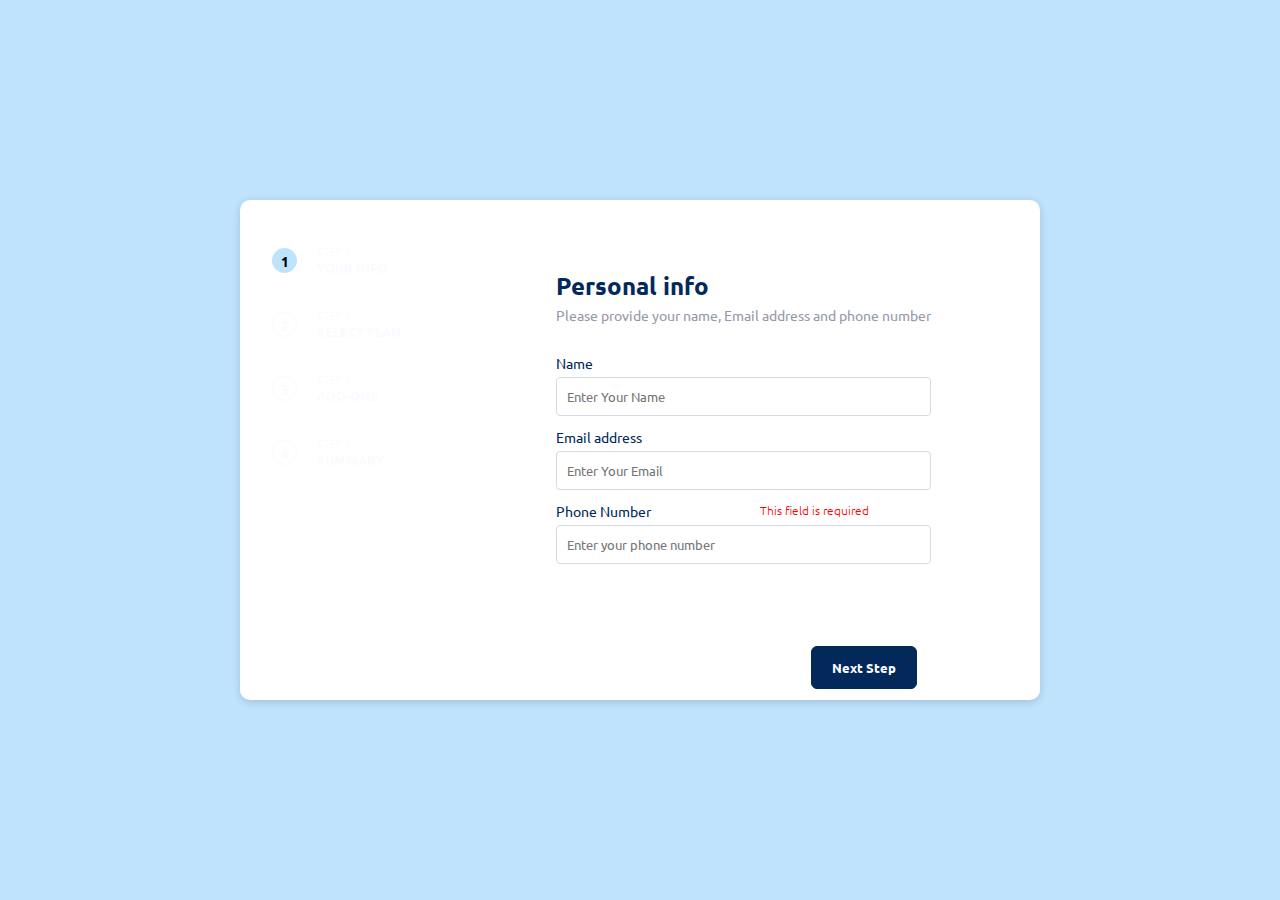
==== index.html @ 6f011fb4 "Add files via upload" ====
<!DOCTYPE html>
<html lang="en">
<head>
  <meta charset="UTF-8">
  <meta name="viewport" content="width=device-width, initial-scale=1.0"> <!-- displays site properly based on user's device -->

  <link rel="icon" type="image/png" sizes="32x32" href="./assets/images/favicon-32x32.png">
  <link rel="preconnect" href="https://fonts.googleapis.com">
<link rel="preconnect" href="https://fonts.gstatic.com" crossorigin>
<link href="https://fonts.googleapis.com/css2?family=Ubuntu:wght@400;500;700&display=swap" rel="stylesheet">
<link rel="stylesheet" href="style.css">
  <title>Opening Form general info</title>
  

  
 
</head>
<body>

  <!-- Sidebar start -->

  <div class="container">
    <div class="box">

      <div class="left-box">

        <div class="info">
          <div class="number active"><h3>1</h3></div>
          <div class="more-info">
            <div class="more-left">
              <span>STEP 1</span>
            <p>YOUR INFO</p>
            </div>
          </div>
        </div>

        <div class="info">
          <div class="number not-active"><h3>2</h3></div>
          <div class="more-info">
            <div class="more-left">
              <span>STEP 2</span>
            <p>SELECT PLAN</p>
            </div>
          </div>
        </div>

        

        <div class="info">
          <div class="number not-active"><h3>3</h3></div>
          <div class="more-info">
            <div class="more-left">
              <span>STEP 3</span>
            <p>ADD-ONS</p>
            </div>
          </div>
        </div>

        <div class="info">
          <div class="number not-active"><h3>4</h3></div>
          <div class="more-info">
            <div class="more-left">
              <span>STEP 4</span>
            <p>SUMMARY</p>
            </div>
          </div>
        </div>
        
      </div>
      

      
      <div class="right-box">
        <div class="intro">
          <h1>Personal info</h1>
        <p>Please provide your name, Email address and phone number</p>
        </div>

        <div class="form-side">
          <form action="">
            <p>Name</p>
            <input type="text" placeholder="Enter Your Name" id="name-input" autocomplete="off">

            <p>Email address</p>
            <input type="Email" placeholder="Enter Your Email" id="email-input">

            <div class="phone">
              <p>Phone Number</p>
              <span> This field is required</span>
            </div>
            <input type="tel" placeholder="Enter your phone number" name="phone_number">
            
           





          </form>

          



          <button class="hero-btn" type="submit">Next Step</button>
          


        </div>
        
      </div>



    </div>

    





    
  </div>

  
  <!-- Sidebar end -->

  <!-- Step 1 start -->

  
  <!-- Step 1 end -->

  <!-- Step 2 start -->


  <!-- Step 2 end -->

  <!-- Step 3 start -->

  

  <!-- Step 3 end -->

  <!-- Step 4 start -->

  

  <!-- Dynamically add subscription and add-on selections here -->

  

  <!-- Step 4 end -->

  <!-- Step 5 start -->

 
  <!-- Step 5 end -->
  
  <!-- <div class="attribution">
    Challenge by <a href="https://www.frontendmentor.io?ref=challenge" target="_blank">Frontend Mentor</a>. 
    Coded by <a href="#">Your Name Here</a>. -->
    <script src="script.js"></script>
  
</body>
</html>
---- style.css ----
*{
    margin: 0;
    padding: 0;
    box-sizing: border-box;
    font-family: 'Ubuntu', sans-serif;
}

:root{
    --Marine-blue: hsl(213, 96%, 18%);
--Purplish-blue: hsl(243, 100%, 62%);
 --Pastel-blue: hsla(228, 100%, 84%, 10%);
--Light-blue: hsl(206, 94%, 87%);
--Strawberry-red: hsl(354, 84%, 57%);
--Cool-gray: hsl(231, 11%, 63%);
--Light-gray: hsl(229, 24%, 87%);
--Magnolia: hsl(217, 100%, 97%);
--Alabaster: hsl(231, 100%, 99%);
--White: hsl(0, 0%, 100%);
}

.container{
    width: 100%;
    height: 100vh;
    display: flex;
    justify-content: center;
    align-items: center;
    background: var(--Light-blue);
    box-sizing: border-box;
  

}
.box {
    max-width: 800px; /* set a maximum width for the box element */
    max-height: 500px; /* set a maximum height for the box element */
    width: 100%; /* set the width of the box element to 100% of its container */
    height: 100%; /* set the height of the box element to 100% of its container */
    display: flex;
    background: var(--White);
    border-radius: 10px;
    box-shadow: 0 2px 8px rgba(0, 0, 0, 0.15); /* adds a light box shadow */
    box-sizing: border-box;
  }

.left-box{
  flex-basis: 30%;
 background-image: url(/assets/images/bg-sidebar-desktop.svg);
  background-position: center;
  background-size: cover;
  
  border-radius: 8px;
 padding: 4px 14px;
 margin: 8px ;
 flex-direction: column;
 
}

.info{
   
    display: flex;
    align-items: center;
    justify-content: flex-start;
    margin-bottom: 12px;
    margin-top: 15px;
}

.active{
    background: var(--Light-blue);
    width: 25px;
    height: 25px;
    border-radius: 50%;
    text-align: center;
    display: flex;
    align-items: center;
    justify-content: center;
    font-size: 12px;
    font-weight: bold;
    margin-left: 10px;
    margin-top: 18px;
    
}

.not-active{
    background: transparent;
    border: 1.5px solid var(--Alabaster);
    color: var(--Alabaster);
    width: 25px;
    height: 25px;
    border-radius: 50%;
    text-align: center;
    display: flex;
    align-items: center;
    justify-content: center;
    font-size: 12px;
    font-weight: bold;
    margin-left: 10px;
    margin-top: 18px;


   
}

.more-left span{
    font-weight: lighter;
    color: var(--Alabaster);
    font-size: 11px;
    opacity: 78%;
    
}

.more-left p{
    font-weight: 600;
    color: var(--Alabaster);
    font-size: 13px;
}

.right-box{
    margin: 70px 60px;
}
.intro h1{
     color: var(--Marine-blue);
     font-weight:  bold ;
     font-size: 24px;
}

.intro p{
    color: var(--Cool-gray);
    font-size: 14px;
    margin-top: 4px;
}

.form-side{
    margin-top: 30px;
}

.form-side p{
    font-weight: 450px;
    color: var(--Marine-blue);
    font-size: 14px;
    margin-bottom: 5px;
}

.form-side input{
    width: 100%;
    padding: 10px;
    margin-bottom: 12px;
    border: 1px solid var(--Light-gray);
    border-radius: 4px;
   
}
.form-side input:focus{
    border-color: var(--Marine-blue);
    outline: none;
    
}

.phone{
    display: flex;

}

.phone span{
    text-align: right;
    transform: translateX(100%);
    color: red;
    font-size: 12px;
    font-weight: 200;
}

.hero-btn{
    transform: translateX(255px);
    margin-top: 70px;
    background: var(--Marine-blue);
    color: var(--Alabaster);
    border: 1px solid var(--Marine-blue);
    padding: 12px 20px;
    font-weight: bold;
    border-radius: 6px;
    cursor: pointer;
   
}

.more-left{
    margin-left: 20px;
    margin-top: 12px;
}

.rows{
    margin: 45px 0px 30px 0;
    display: flex;
    align-items: center;
    justify-content: space-between;
    width: 100%;
   

}

.first-box{
    width: 120px;
    height: 120px;
    padding: 15px 25px;
    border: 1.5px solid var(--Purplish-blue);
    border-radius: 8px;
    margin: 0 18px 0 0;
}
.icon img{
    width: 29px;
  margin-bottom: 15px;
    transform: translateX(-16px);
}
.down{
    margin-top: 18px;
}

.down h3{
    transform: translateX(-16px);
    font-size: 14px;
    color: var(--Marine-blue);
}

.down p{
    transform: translateX(-16px);
    font-size: 12px ;
    margin-top: 2px;
    color: var(--Cool-gray);
}



.toggle-switch {
    position: relative;
    display: inline-block;
    width: 30px;
    height: 16px;
  }
  
  .toggle-switch input {
    display: none;
  }
  
  .slider {
    position: absolute;
    top: 0;
    left: 0;
    right: 0;
    bottom: 0;
    background-color: var(--Marine-blue);
    border-radius: 16px;
    cursor: pointer;
    transition: 0.4s;
  }
  
  .slider:before {
    position: absolute;
    content: "";
    height: 12px;
    width: 12px;
    left: 2px;
    bottom: 2px;
    background-color: white;
    border-radius: 50%;
    transition: 0.4s;
  }
  
  input:checked + .slider {
    background-color: var(--Marine-blue);
  }
  

  
  input:checked + .slider:before {
    transform: translateX(14px);
  }
  
  .options{
    display: flex;
    align-items: center;
    justify-content: space-between;
    padding: 12px 95px;
    width: 10px;
    width: 98%;
    background: var(--Magnolia);
    border-radius: 6px;
  }

  .monthly{
    font-size: 14px;
    color: var(--Marine-blue);

  }

  .yearly{
    color: var(--Cool-gray);
  }

  .back-btn{
    background: transparent;
    border: none;
    outline: none;
    color: var(--Marine-blue);
    font-weight: bold;
    transform: translateX(-110px);
    cursor: pointer;
  }

  .column{
    margin-top: 15px;
    display: flex;
    align-items: center;
    justify-content: space-between;
    width: 100%;
  }
  .box1{
    display: flex;
    align-items: center;
    justify-content: space-between;
    margin: 15px 0;
    border: 1px solid var(--Purplish-blue);
    border-radius: 8px;
    width:350px;
    padding: 15px  20px;
    font-size: 12px;
  
    
    
    
  }

  #check{
    color: green;
    cursor: pointer;
  }

  .inner-text{
    
    display: flex;
    flex-direction: column;
    justify-content: flex-start;
    margin-right: 50px;
  }

  .inner-text h3{
    color: var(--Marine-blue);
    margin-bottom: 3px;
  }
  .inner-text p{
    color: var(--Cool-gray);
  }

  .price{
    color: var(--Purplish-blue);
  }

  .st3{
   
    margin-top: 30px;
  }

  .summary-info{
    width: 400px;
    margin-top: 25px;
    background: var(--Pastel-blue);
    border-radius: 6px ;
    padding: 15px;
  }

  .rel-top{
    display: flex;
    align-items: center;
    justify-content: space-between;
    border-bottom: 1px solid var(--Cool-gray);
    padding-bottom: 20px;
    margin-bottom: 20px;
  }

  .rel h3{
    font-size: 15px;
    color: var(--Marine-blue);
  }
  .rel a{
    font-size: 13px;
    color: var(--Purplish-blue);
  }
  .rel-top p{
    color: var(--Marine-blue);
    font-weight: bold;
  }

  .under{
    display: flex;
    align-items: center;
    justify-content: space-between;
  }

  .rel-under p{
    color: var(--Cool-gray);
    margin: 6px 0;
    font-size: 13px;

  }
  .amount p{
    color: var(--Marine-blue);
    margin: 6px 0;
    font-size: 13px;

  }

  .total{
    display: flex;
    align-items: center;
    justify-content: space-between;
    margin-top: 20px;
    margin-bottom: 60px;
  }

  .total p{
    color: var(--Cool-gray);
    font-size: 13px;
    margin-left: 15px;

  }

  .total h3{
    font-size: 15px;
    font-weight: bold;
    color: var(--Purplish-blue);

  }

  .sum{
    background: var(--Purplish-blue);
    border: none;
  }

  .right-box-final{
    width: 60%;
    display: flex;
    align-items: center;
    justify-content: center;
    margin-left: 60px;
    margin-right: 60px;
  }

  .congrats{
    display: flex;
    align-items: center;
    justify-content: center;
    flex-direction: column;
    
  }

  .congrats img{
    margin: 30px 0;
  }

  .congrats h2{
    color: var(--Marine-blue);
    font-weight: bold;
    margin: 0 0 20px 0;

  }

  .congrats p{
    width: 90%;
    font-size: 14px;
    color: var(--Cool-gray);
    line-height: 13px;
  }
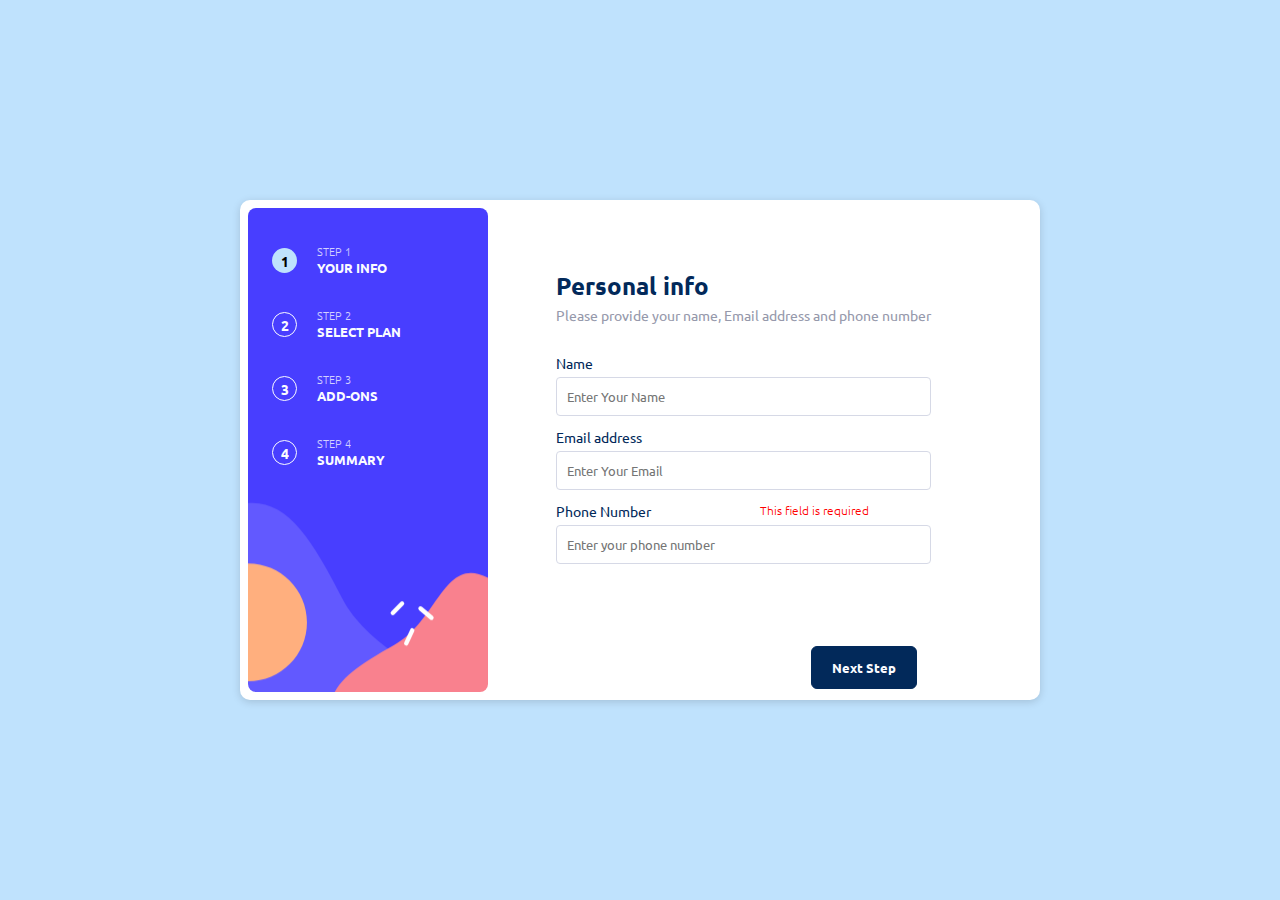
==== commit 8f42d588: "added the feature to change to next windoe using javascript" ====
--- a/index.html
+++ b/index.html
@@ -88,7 +88,7 @@
               <p>Phone Number</p>
               <span> This field is required</span>
             </div>
-            <input type="tel" placeholder="Enter your phone number" name="phone_number">
+            <input type="tel" placeholder="Enter your phone number" name="phone_number" id="tel-input">
             
            
 
@@ -102,7 +102,7 @@
 
 
 
-          <button class="hero-btn" type="submit">Next Step</button>
+          <button class="hero-btn" type="submit" id="next">Next Step</button>
           
 
 
@@ -124,42 +124,7 @@
   </div>
 
   
-  <!-- Sidebar end -->
-
-  <!-- Step 1 start -->
-
   
-  <!-- Step 1 end -->
-
-  <!-- Step 2 start -->
-
-
-  <!-- Step 2 end -->
-
-  <!-- Step 3 start -->
-
-  
-
-  <!-- Step 3 end -->
-
-  <!-- Step 4 start -->
-
-  
-
-  <!-- Dynamically add subscription and add-on selections here -->
-
-  
-
-  <!-- Step 4 end -->
-
-  <!-- Step 5 start -->
-
- 
-  <!-- Step 5 end -->
-  
-  <!-- <div class="attribution">
-    Challenge by <a href="https://www.frontendmentor.io?ref=challenge" target="_blank">Frontend Mentor</a>. 
-    Coded by <a href="#">Your Name Here</a>. -->
     <script src="script.js"></script>
   
 </body>
--- a/style.css
+++ b/style.css
@@ -43,7 +43,7 @@
 
 .left-box{
   flex-basis: 30%;
- background-image: url(/assets/images/bg-sidebar-desktop.svg);
+ background-image: url(./images/bg-sidebar-desktop.svg);
   background-position: center;
   background-size: cover;
   
